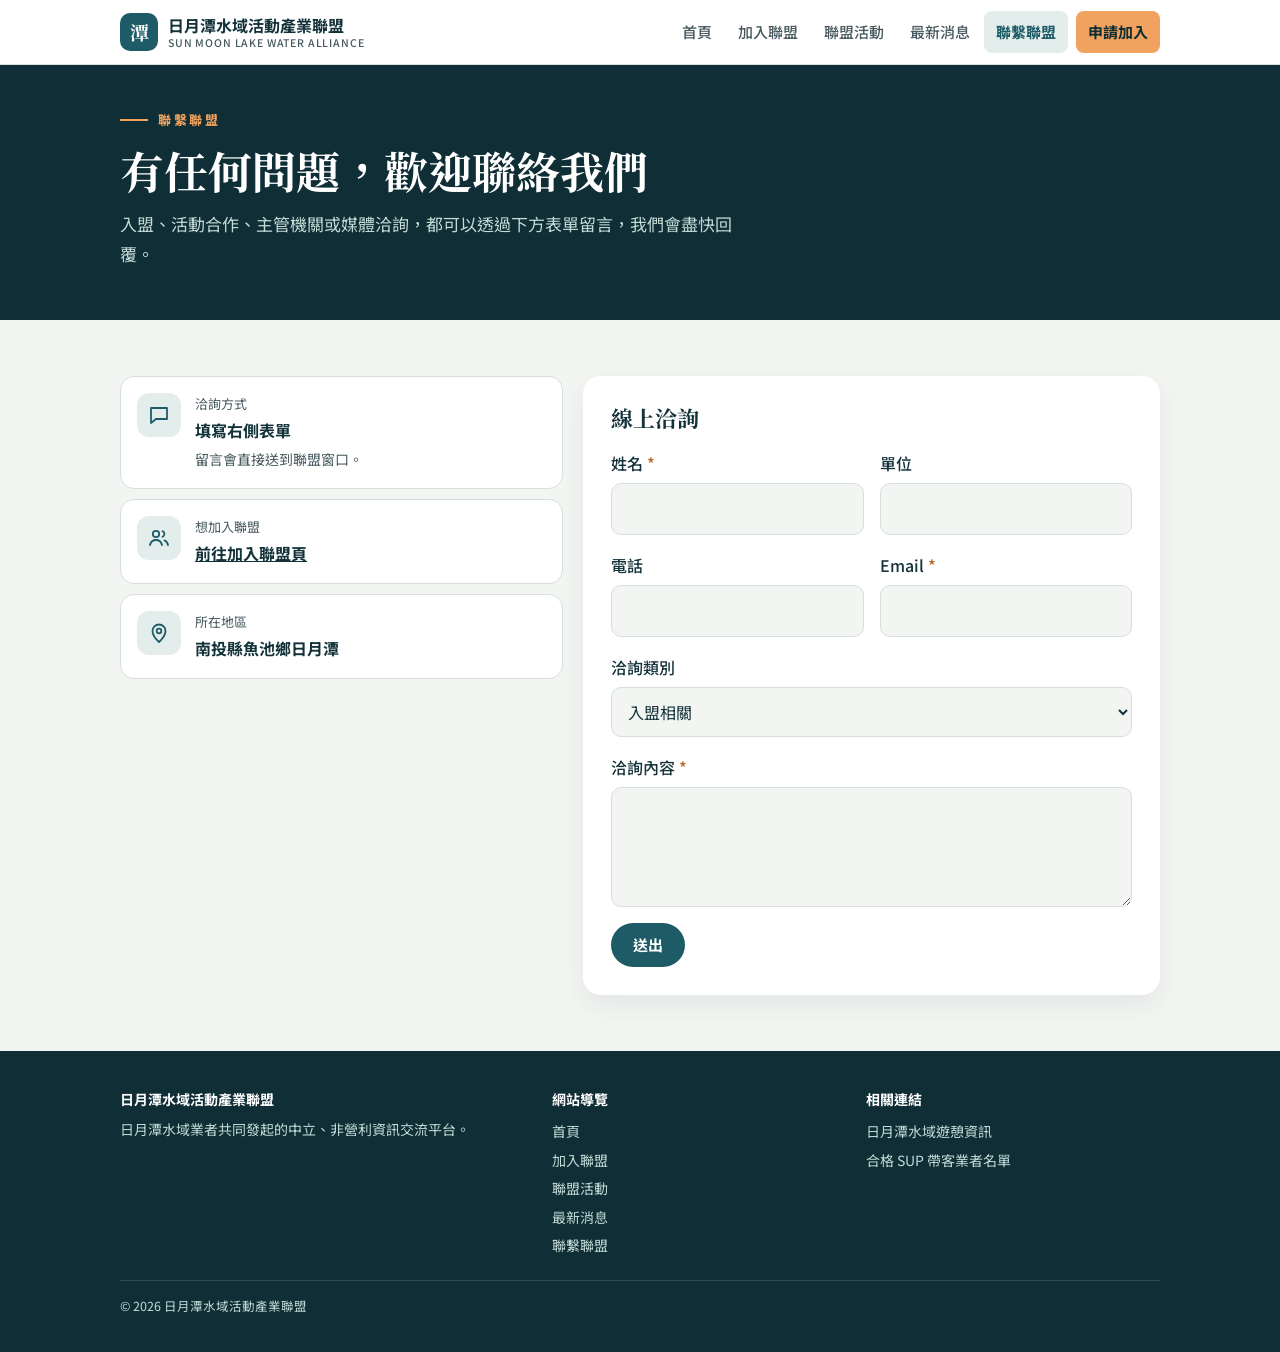
==== contact/index.html @ 8a230aa6 "立活動主視覺：沿用原尺寸，擷取 DM 山水與立槳元素 Co-Authored-By: Claude Opus 5.5 <noreply@anthropic.com> Claude-Session: h" ====
<!doctype html>
<html lang="zh-Hant-TW">
<head>
<meta charset="utf-8">
<meta name="viewport" content="width=device-width,initial-scale=1,viewport-fit=cover">
<title>聯繫聯盟｜日月潭水域活動產業聯盟</title>
<meta name="description" content="聯繫日月潭水域活動產業聯盟：入盟、活動合作、主管機關與媒體洽詢。">
<link rel="canonical" href="https://sunmoonlake.xyz/contact/">
<meta property="og:type" content="website">
<meta property="og:site_name" content="日月潭水域活動產業聯盟">
<meta property="og:title" content="聯繫聯盟｜日月潭水域活動產業聯盟">
<meta property="og:description" content="聯繫日月潭水域活動產業聯盟：入盟、活動合作、主管機關與媒體洽詢。">
<meta property="og:url" content="https://sunmoonlake.xyz/contact/">
<meta property="og:image" content="https://sunmoonlake.xyz/assets/img/og.jpg">
<meta name="theme-color" content="#0F2E35">
<link rel="icon" href="/assets/img/favicon.svg" type="image/svg+xml">
<link rel="preconnect" href="https://fonts.googleapis.com">
<link rel="preconnect" href="https://fonts.gstatic.com" crossorigin>
<link rel="stylesheet" href="https://fonts.googleapis.com/css2?family=Noto+Sans+TC:wght@400;500;700&family=Noto+Serif+TC:wght@600;700&display=swap">
<link rel="stylesheet" href="/assets/style.css?v=20261009c">
</head>
<body>
<a class="skip" href="#main">跳到主要內容</a>
<header class="hdr">
  <div class="wrap">
    <a class="logo" href="/"><span class="logo-mark">潭</span><span>日月潭水域活動產業聯盟<small>SUN MOON LAKE WATER ALLIANCE</small></span></a>
    <button class="burger" id="burger" type="button" aria-expanded="false" aria-controls="nav">選單</button>
    <nav class="nav" id="nav" aria-label="主選單"><a href="/">首頁</a><a href="/join/">加入聯盟</a><a href="/events/">聯盟活動</a><a href="/news/">最新消息</a><a href="/contact/" aria-current="page">聯繫聯盟</a><a href="/join/#apply" class="cta">申請加入</a></nav>
  </div>
</header>
<main id="main">
<section class="page-head" data-hide-sticky><div class="wrap"><span class="eye">聯繫聯盟</span><h1>有任何問題，歡迎聯絡我們</h1><p>入盟、活動合作、主管機關或媒體洽詢，都可以透過下方表單留言，我們會盡快回覆。</p></div></section>
<div class="wrap">
  <section class="sec" data-hide-sticky>
    <div class="contact">
      <div class="info">
        <div class="row"><i class="ico"><svg viewBox="0 0 24 24" aria-hidden="true"><path d="M4 5h16v11H9l-5 4z"/></svg></i><div><small>洽詢方式</small><b>填寫右側表單</b><br><span class="muted" style="font-size:14px">留言會直接送到聯盟窗口。</span></div></div>
        <div class="row"><i class="ico"><svg viewBox="0 0 24 24" aria-hidden="true"><circle cx="9" cy="8" r="3.2"/><path d="M3 19c.8-3.4 3.2-5 6-5s5.2 1.6 6 5"/><path d="M15.5 5.2a3 3 0 0 1 0 5.6M17.5 14.3c1.8.6 3 2.1 3.5 4.7"/></svg></i><div><small>想加入聯盟</small><b><a href="/join/">前往加入聯盟頁</a></b></div></div>
        <div class="row"><i class="ico"><svg viewBox="0 0 24 24" aria-hidden="true"><path d="M12 21s-6.5-6-6.5-11a6.5 6.5 0 0 1 13 0c0 5-6.5 11-6.5 11z"/><circle cx="12" cy="10" r="2.3"/></svg></i><div><small>所在地區</small><b>南投縣魚池鄉日月潭</b></div></div>
      </div>
      <div>
        <form class="form" id="contactForm" novalidate>
          <h2 style="font-size:22px">線上洽詢</h2>
          <input type="hidden" name="form_type" value="contact">
          <div class="f2"><div class="f"><label for="cName">姓名 <i>*</i></label><input id="cName" name="name" type="text" autocomplete="name"></div><div class="f"><label for="cOrg">單位</label><input id="cOrg" name="org" type="text" autocomplete="organization"></div></div>
          <div class="f2"><div class="f"><label for="cPhone">電話</label><input id="cPhone" name="phone" type="tel" autocomplete="tel"></div><div class="f"><label for="cEmail">Email <i>*</i></label><input id="cEmail" name="email" type="email" autocomplete="email"></div></div>
          <div class="f"><label for="cType">洽詢類別</label><select id="cType" name="category"><option>入盟相關</option><option>活動合作</option><option>主管機關／公部門</option><option>媒體採訪</option><option>其他</option></select></div>
          <div class="f"><label for="cMsg">洽詢內容 <i>*</i></label><textarea id="cMsg" name="message"></textarea></div>
          <input class="hp" type="text" name="website" tabindex="-1" autocomplete="off" aria-hidden="true">
          <p class="err" role="alert" hidden></p>
          <button class="btn btn-lake" type="submit" style="align-self:flex-start">送出</button>
        </form>
        <div class="done" id="contactDone" hidden><i class="ico"><svg viewBox="0 0 24 24" aria-hidden="true"><path d="M5 12.5l4.5 4.5L19 7.5"/></svg></i><div><b>已收到你的留言，謝謝！</b><p>聯盟窗口會盡快與你聯繫。</p></div></div>
      </div>
    </div>
  </section>
</div>
</main>
<footer class="ftr">
  <div class="wrap">
    <div><b>日月潭水域活動產業聯盟</b>日月潭水域業者共同發起的中立、非營利資訊交流平台。</div>
    <div><b>網站導覽</b><a href="/">首頁</a><a href="/join/">加入聯盟</a><a href="/events/">聯盟活動</a><a href="/news/">最新消息</a><a href="/contact/">聯繫聯盟</a></div>
    <div><b>相關連結</b><a href="https://water.sunmoonlake.gov.tw/" target="_blank" rel="noopener">日月潭水域遊憩資訊</a><a href="https://water.sunmoonlake.gov.tw/files/%E5%90%88%E6%A0%BCSUP%E5%B8%B6%E5%AE%A2%E6%A5%AD%E8%80%85%E5%90%8D%E5%96%AE.pdf" target="_blank" rel="noopener">合格 SUP 帶客業者名單</a></div>
    <p class="copy">© 2026 日月潭水域活動產業聯盟</p>
  </div>
</footer>
<a class="sticky off" id="sticky" href="/join/#apply">申請加入聯盟</a>
<script src="/assets/site.js?v=20261009b" defer></script>
</body>
</html>
---- assets/style.css ----
/* 日月潭水域活動產業聯盟 官網樣式
   版面概念：湖面深藍為主色、晨光橘為重點色；共用頁首、頁尾 */
:root{
  --bg:#F3F5F2;--surface:#FFFFFF;--ink:#13323A;--muted:#46595E;--line:#D6DFDC;
  --lake:#1D5C66;--lake-deep:#0F2E35;--on-lake:#EEF4F2;--on-lake-muted:#C3DAD7;
  --sun:#B8641F;--sun-lt:#F0A35E;--sun-soft:#F6E7D8;--tint:#E3EEEC;--ok:#2E7D5B;
  --serif:'Noto Serif TC','Songti TC',serif;
  --sans:'Noto Sans TC','PingFang TC','Microsoft JhengHei',sans-serif;
  color-scheme:light;
}
*{box-sizing:border-box}
html{scroll-behavior:smooth;-webkit-text-size-adjust:100%}
body{margin:0;background:var(--bg);color:var(--ink);font-family:var(--sans);font-size:16px;line-height:1.75}
img{max-width:100%;display:block}
h1,h2,h3{font-family:var(--serif);line-height:1.3;margin:0;text-wrap:balance;word-break:keep-all}
p{margin:0}
a{color:inherit}
[hidden]{display:none!important}
.wrap{max-width:1080px;margin:0 auto;padding-inline:20px}
.nb{display:inline-block}
.skip{position:absolute;left:-999px;top:0;background:#fff;padding:8px 12px;z-index:100}
.skip:focus{left:8px}

/* 頁首 */
.hdr{position:sticky;top:0;z-index:30;background:rgba(255,255,255,.94);backdrop-filter:blur(8px);-webkit-backdrop-filter:blur(8px);border-bottom:1px solid var(--line)}
.hdr .wrap{display:flex;align-items:center;justify-content:space-between;gap:16px;height:64px}
.logo{display:flex;align-items:center;gap:10px;text-decoration:none;font-weight:700;line-height:1.3;min-width:0}
.logo-mark{flex:none;width:38px;height:38px;border-radius:10px;background:var(--lake);display:grid;place-items:center;color:#fff;font-family:var(--serif);font-size:19px}
.logo small{display:block;font-size:10.5px;color:var(--muted);font-weight:500;letter-spacing:.08em}
.nav{display:flex;gap:2px;align-items:center}
.nav a{text-decoration:none;font-size:15px;padding:8px 12px;border-radius:8px;color:var(--muted);font-weight:500}
.nav a:hover{color:var(--lake)}
.nav a[aria-current="page"]{color:var(--lake);background:var(--tint);font-weight:700}
.nav .cta{background:var(--sun-lt);color:var(--lake-deep)!important;font-weight:700;margin-left:6px}
.burger{display:none;font:inherit;font-size:15px;font-weight:700;border:1px solid var(--line);background:var(--surface);color:var(--ink);border-radius:10px;padding:7px 14px;cursor:pointer}

/* 共用 */
.sec{padding-block:56px;display:flex;flex-direction:column;gap:18px}
.sec+.sec{border-top:1px solid var(--line)}
.page-head{background:var(--lake-deep);color:var(--on-lake)}
.page-head .wrap{padding-block:44px 52px;display:flex;flex-direction:column;gap:10px}
.page-head h1{font-size:clamp(28px,4.4vw,44px);color:#fff}
.page-head p{color:var(--on-lake-muted);font-size:17px;max-width:36em}
.page-head .eye{color:var(--sun-lt)}
.eye{display:flex;align-items:center;gap:10px;font-size:13px;letter-spacing:.2em;color:var(--sun);font-weight:700}
.eye::before{content:"";width:28px;height:2px;background:currentColor}
h2{font-size:30px}
.lead{font-size:18px}
.muted{color:var(--muted)}
.btn{display:inline-flex;align-items:center;justify-content:center;text-decoration:none;font-weight:700;padding:12px 22px;border-radius:999px;font-size:15px;border:none;cursor:pointer;font-family:inherit;line-height:1.3}
.btn-sun{background:var(--sun-lt);color:var(--lake-deep)}
.btn-lake{background:var(--lake);color:#fff}
.btn-lake:hover{background:var(--lake-deep)}
.btn-ghost{border:1px solid currentColor;background:transparent;color:var(--lake)}
.grid3{display:grid;grid-template-columns:repeat(3,1fr);gap:14px}
.card{background:var(--surface);border:1px solid var(--line);border-radius:14px;padding:20px;display:flex;flex-direction:column;gap:8px;min-width:0}
.card b{font-size:17px}
.card span{color:var(--muted);font-size:14.5px;line-height:1.65}
.ico{width:44px;height:44px;border-radius:12px;background:var(--tint);color:var(--lake);display:grid;place-items:center;flex:none}
.ico svg{width:24px;height:24px;fill:none;stroke:currentColor;stroke-width:1.8;stroke-linecap:round;stroke-linejoin:round}
.tags{list-style:none;margin:0;padding:0;display:flex;flex-wrap:wrap;gap:8px}
.tags li{background:var(--tint);color:var(--lake);font-weight:700;font-size:14px;padding:6px 14px;border-radius:999px}
.badge{display:inline-block;align-self:flex-start;font-size:12px;font-weight:700;padding:3px 10px;border-radius:999px;background:var(--tint);color:var(--lake);line-height:1.6}
.badge.ev{background:var(--sun-soft);color:var(--sun)}
.badge.an{background:#E6E3F2;color:#4B3F8A}
.ph{background:repeating-linear-gradient(135deg,var(--tint) 0 12px,transparent 12px 24px),var(--surface);border:1px dashed var(--line);border-radius:14px;display:grid;place-items:center;color:var(--muted);font-size:14px;text-align:center;padding:16px}

/* 首頁主視覺 */
.hero{background:var(--lake-deep);color:var(--on-lake)}
.hero-img{width:100%;height:auto;aspect-ratio:21/9;object-fit:cover;object-position:center 85%;background:#F2D8B8}
.hero .wrap{padding-block:28px 40px;display:flex;flex-direction:column;gap:12px}
.hero h1{font-size:clamp(30px,5vw,54px);color:#fff}
.hero .sub{color:var(--on-lake-muted);font-size:18px;max-width:34em}
.hero-cta{display:flex;flex-wrap:wrap;gap:10px;margin-top:6px}
.hero-cta .btn-ghost{color:#fff;border-color:rgba(255,255,255,.45)}
.facts{list-style:none;margin:14px 0 0;padding:16px 0 0;border-top:1px solid rgba(255,255,255,.16);display:flex;gap:40px;flex-wrap:wrap}
.facts li{display:flex;flex-direction:column;font-size:14px;color:var(--on-lake-muted)}
.facts b{font-family:var(--serif);font-size:30px;color:#fff;line-height:1.15}
.quote{background:var(--lake-deep);color:var(--on-lake);border-radius:18px;padding:44px 36px 32px;position:relative;overflow:hidden}
.quote::before{content:"\201C";position:absolute;top:-20px;left:16px;font-family:Georgia,serif;font-size:120px;color:var(--sun-lt);line-height:1.2}
.quote p{font-family:var(--serif);font-size:clamp(22px,3.4vw,30px);font-weight:600;line-height:1.5;position:relative}
.quote em{font-style:normal;color:var(--sun-lt)}
.logos{display:grid;grid-template-columns:repeat(5,1fr);gap:12px}
.logo-tile{background:var(--surface);border:1px solid var(--line);border-radius:14px;padding:12px;display:flex;flex-direction:column;align-items:center;gap:8px;text-align:center;font-size:14px;font-weight:700;text-decoration:none;transition:transform .2s,box-shadow .2s}
a.logo-tile:hover{transform:translateY(-3px);box-shadow:0 10px 24px rgba(15,46,53,.1)}
.logo-tile .lg{width:100%;aspect-ratio:1;border-radius:10px;overflow:hidden;background:#fff}
.logo-tile .lg img{width:100%;height:100%;object-fit:contain}
.logo-tile.add{border:2px dashed #B9CBC7;background:transparent;justify-content:center;color:var(--lake)}
.logo-tile.add .plus{width:52px;height:52px;border-radius:50%;background:var(--tint);display:grid;place-items:center;font-size:30px;font-weight:300}
.band{background:var(--sun-soft);border-radius:18px;padding:28px;display:flex;flex-wrap:wrap;gap:16px;align-items:center;justify-content:space-between}
.band h3{font-size:24px}

/* 消息 */
.news-list{display:flex;flex-direction:column;gap:12px}
.news{display:grid;grid-template-columns:96px 1fr auto;gap:16px;align-items:center;background:var(--surface);border:1px solid var(--line);border-radius:14px;padding:16px 18px;text-decoration:none}
a.news:hover{border-color:var(--lake)}
.news .date{font-family:var(--serif);text-align:center;line-height:1.2;color:var(--lake)}
.news .date b{display:block;font-size:30px}
.news .date small{font-size:12px;color:var(--muted)}
.news h3{font-size:18px;margin:4px 0 2px}
.news .go{color:var(--sun);font-weight:700;font-size:14px;white-space:nowrap}
.news.pin{border:2px solid var(--sun-lt)}
.chips{display:flex;flex-wrap:wrap;gap:8px}
.chip{font:inherit;font-size:14px;padding:7px 16px;border-radius:999px;border:1px solid var(--line);background:var(--surface);color:var(--ink);cursor:pointer}
.chip[aria-pressed="true"]{background:var(--lake);border-color:var(--lake);color:#fff}
.article{background:var(--surface);border-radius:18px;padding:30px;display:flex;flex-direction:column;gap:14px;box-shadow:0 10px 26px rgba(15,46,53,.06)}
.article h2{font-size:28px}

/* 活動 */
.feature{display:grid;grid-template-columns:1.1fr 1fr;background:var(--surface);border:1px solid var(--line);border-radius:18px;overflow:hidden}
.feature .visual{min-height:280px;background:linear-gradient(160deg,#2C7A85,#0F2E35);color:#fff;display:flex;flex-direction:column;justify-content:flex-end;padding:26px;gap:4px}
.feature .visual b{font-family:var(--serif);font-size:84px;line-height:1}
.feature .visual span{color:var(--on-lake-muted)}
.feature .body{padding:26px;display:flex;flex-direction:column;gap:10px}
.kv{display:grid;grid-template-columns:auto 1fr;gap:4px 14px;font-size:15px;margin:0}
.kv dt{color:var(--muted)}
.kv dd{margin:0;font-weight:500}
.series{display:grid;grid-template-columns:repeat(5,1fr);gap:8px}
.series div{border-radius:12px;padding:14px 8px;text-align:center;background:var(--surface);border:1px solid var(--line)}
.series b{display:block;font-family:var(--serif);font-size:30px;color:var(--lake)}
.series .now{background:var(--lake);border-color:var(--lake);color:#fff}
.series .now b{color:#fff}
.series small{font-size:12px}

/* 加入 */
.qual{display:flex;gap:16px;background:var(--lake-deep);color:var(--on-lake);border-radius:16px;padding:22px}
.qual .badge-ic{flex:none;width:46px;height:46px;border-radius:50%;background:var(--sun-lt);color:var(--lake-deep);display:grid;place-items:center}
.qual .badge-ic svg{width:24px;height:24px;fill:none;stroke:currentColor;stroke-width:2.2;stroke-linecap:round;stroke-linejoin:round}
.qual b{font-size:18px}
.qual ul{margin:6px 0 8px;padding-left:18px;color:var(--on-lake-muted);font-size:15px}
.qual a{color:var(--on-lake-muted);font-size:14px}
.steps{list-style:none;margin:0;padding:0;display:grid;grid-template-columns:repeat(4,1fr);gap:10px;counter-reset:s}
.steps li{counter-increment:s;background:var(--surface);border:1px solid var(--line);border-radius:14px;padding:18px 16px;display:flex;flex-direction:column;gap:4px}
.steps li::before{content:counter(s);width:30px;height:30px;border-radius:50%;background:var(--sun);color:#fff;display:grid;place-items:center;font-weight:700;margin-bottom:4px}
.steps b{font-size:16px}
.steps span{font-size:14px;color:var(--muted)}
.rules{list-style:none;margin:0;padding:0;counter-reset:r}
.rules li{counter-increment:r;display:grid;grid-template-columns:56px 1fr;padding:16px 0;border-top:1px solid var(--line)}
.rules li::before{content:counter(r,decimal-leading-zero);font-family:var(--serif);font-size:28px;color:var(--sun);line-height:1.2}
.rules b{font-size:18px}
details{background:var(--surface);border:1px solid var(--line);border-radius:12px;padding:14px 18px}
details+details{margin-top:8px}
summary{cursor:pointer;font-weight:700}
details p{margin-top:8px;color:var(--muted);font-size:15px}

/* 表單 */
.form{background:var(--surface);border-radius:18px;padding:28px;box-shadow:0 10px 26px rgba(15,46,53,.07);display:flex;flex-direction:column;gap:16px}
.f{display:flex;flex-direction:column;gap:6px;min-width:0}
.f label,.f .lb{font-weight:500}
.f i{font-style:normal;color:var(--sun)}
.f input,.f select,.f textarea{font:inherit;font-size:16px;color:var(--ink);background:var(--bg);border:1px solid var(--line);border-radius:10px;padding:11px 12px;width:100%}
.f input:focus,.f select:focus,.f textarea:focus{border-color:var(--lake);outline:2px solid rgba(29,92,102,.25)}
.f textarea{min-height:120px;resize:vertical}
.f2{display:grid;grid-template-columns:1fr 1fr;gap:16px}
.pick{display:flex;flex-wrap:wrap;gap:8px}
.pick label{position:relative;cursor:pointer}
.pick input{position:absolute;opacity:0;width:1px;height:1px}
.pick span{display:inline-block;padding:8px 16px;border-radius:999px;border:1px solid var(--line);background:var(--bg);font-size:15px}
.pick input:checked+span{background:var(--lake);border-color:var(--lake);color:#fff}
.pick input:focus-visible+span{outline:3px solid var(--sun-lt);outline-offset:2px}
.ck{display:flex;gap:10px;align-items:flex-start;background:var(--bg);border-radius:12px;padding:12px 14px;font-size:15px;line-height:1.6;cursor:pointer}
.ck input{width:20px;height:20px;margin:3px 0 0;flex:none;accent-color:var(--lake)}
.hp{position:absolute!important;left:-9999px!important;width:1px;height:1px;opacity:0}
.err{color:#B4371F;font-weight:500;font-size:15px}
.done{display:flex;gap:14px;align-items:flex-start;background:#E8F3EE;border:2px solid var(--ok);border-radius:14px;padding:20px}
.done b{display:block;font-size:18px;margin-bottom:4px}
.form .btn[disabled]{opacity:.6;cursor:wait}

/* 聯繫 */
.contact{display:grid;grid-template-columns:1fr 1.3fr;gap:20px;align-items:start}
.info{display:flex;flex-direction:column;gap:10px}
.info .row{display:flex;gap:14px;align-items:flex-start;background:var(--surface);border:1px solid var(--line);border-radius:14px;padding:16px}
.info small{display:block;color:var(--muted);font-size:13px}

/* 頁尾 */
.ftr{background:var(--lake-deep);color:var(--on-lake-muted);font-size:14px}
.ftr .wrap{padding-block:36px;display:grid;grid-template-columns:1.4fr 1fr 1fr;gap:20px}
.ftr b{color:#fff;display:block;margin-bottom:6px}
.ftr a{display:block;text-decoration:none;padding:2px 0}
.ftr a:hover{color:#fff}
.ftr .copy{grid-column:1/-1;border-top:1px solid rgba(255,255,255,.12);padding-top:14px;font-size:12.5px}
.sticky{display:none}

a:focus-visible,button:focus-visible,summary:focus-visible{outline:3px solid var(--sun-lt);outline-offset:2px}

@media (max-width:860px){
  .nav{display:none;position:absolute;top:64px;left:0;right:0;flex-direction:column;align-items:stretch;background:var(--surface);border-bottom:1px solid var(--line);padding:10px 16px 16px;box-shadow:0 12px 24px rgba(15,46,53,.08)}
  .nav.open{display:flex}
  .nav a{padding:12px;font-size:16px}
  .nav .cta{margin:6px 0 0;text-align:center}
  .burger{display:block}
  .grid3{grid-template-columns:repeat(2,1fr)}
  .logos{grid-template-columns:repeat(2,1fr)}
  .logo-tile.add{grid-column:1/-1;flex-direction:row;gap:12px}
  .logo-tile.add .plus{width:36px;height:36px;font-size:22px}
  .steps{grid-template-columns:1fr 1fr}
  .feature,.contact{grid-template-columns:1fr}
  .ftr .wrap{grid-template-columns:1fr 1fr}
}
@media (max-width:560px){
  body{line-height:1.8}
  .logo{font-size:15px}
  .logo small{font-size:9.5px}
  .sec{padding-block:36px;gap:14px}
  h2{font-size:24px}
  .page-head .wrap{padding-block:30px 36px}
  .hero-img{aspect-ratio:16/9}
  .hero .wrap{padding-block:20px 30px}
  .hero .sub{font-size:16px}
  .hero-cta .btn{flex:1 1 0;padding:13px 10px}
  .facts{display:grid;grid-template-columns:repeat(3,1fr);gap:8px;margin-top:10px}
  .facts b{font-size:22px}
  .facts li{font-size:12.5px}
  .grid3{grid-template-columns:1fr;gap:0;background:var(--surface);border:1px solid var(--line);border-radius:14px;overflow:hidden}
  .grid3 .card{border:none;border-radius:0;display:grid;grid-template-columns:40px 1fr;column-gap:14px;row-gap:2px;padding:14px 16px}
  .grid3 .card+.card{border-top:1px solid var(--line)}
  .grid3 .card .ico{width:40px;height:40px;grid-row:1/3}
  .grid3 .card b,.grid3 .card span{grid-column:2}
  .grid3 .card .badge{grid-column:2}
  .grid3 .card b{font-size:16px}
  .grid3 .card span{font-size:14px}
  .grid3.plain{display:grid;background:none;border:none;gap:10px}
  .grid3.plain .card{display:flex;border:1px solid var(--line);border-radius:14px}
  .quote{padding:40px 20px 22px}
  .quote::before{font-size:96px;top:-14px;left:12px}
  .news{grid-template-columns:62px 1fr;gap:12px;padding:14px}
  .news .date b{font-size:24px}
  .news .go{display:none}
  .news h3{font-size:16px}
  .steps{grid-template-columns:repeat(4,1fr);gap:6px}
  .steps li{padding:10px 4px;align-items:center;text-align:center}
  .steps li::before{width:26px;height:26px;font-size:13px}
  .steps b{font-size:13px}
  .steps span{display:none}
  .rules li{grid-template-columns:44px 1fr;padding:14px 0}
  .rules li::before{font-size:24px}
  .rules b{font-size:17px}
  .qual{flex-direction:column;gap:10px;padding:18px}
  .form{padding:20px 16px;border-radius:16px}
  .f2{grid-template-columns:1fr}
  .form .btn{width:100%;padding:15px}
  .ck{font-size:14px}
  .feature .visual{min-height:180px}
  .feature .visual b{font-size:64px}
  .feature .body{padding:20px}
  .series b{font-size:22px}
  .series small{display:none}
  .article{padding:20px 16px}
  .article h2{font-size:23px}
  .band{padding:20px}
  .band .btn{width:100%}
  .ftr .wrap{grid-template-columns:1fr;padding-bottom:96px}
  .sticky{display:flex;position:fixed;left:16px;right:16px;bottom:calc(14px + env(safe-area-inset-bottom,0px));z-index:40;justify-content:center;background:var(--lake);color:#fff;text-decoration:none;font-weight:700;font-size:17px;padding:15px;border-radius:999px;box-shadow:0 10px 26px rgba(15,46,53,.35);transition:opacity .25s,transform .25s}
  .sticky.off{opacity:0;transform:translateY(24px);pointer-events:none}
}
@media (prefers-reduced-motion:reduce){html{scroll-behavior:auto}*{transition:none!important}}
.gallery{display:grid;grid-template-columns:repeat(auto-fill,minmax(160px,1fr));gap:10px;margin:8px 0 4px}
.gallery a{display:block;border-radius:10px;overflow:hidden;aspect-ratio:4/3;background:var(--line)}
.gallery img{width:100%;height:100%;object-fit:cover;transition:transform .3s}
.gallery a:hover img{transform:scale(1.04)}
.feature .visual.li{background:linear-gradient(90deg,#FAFAFA 0%,#FAFAFA 18%,rgba(250,250,250,0) 45%),url(/assets/img/li-art.jpg) right bottom/auto 100% no-repeat,#FAFAFA;color:#1F6B66}
.feature .visual.li span{color:#2E7D77;font-weight:600;letter-spacing:.06em}
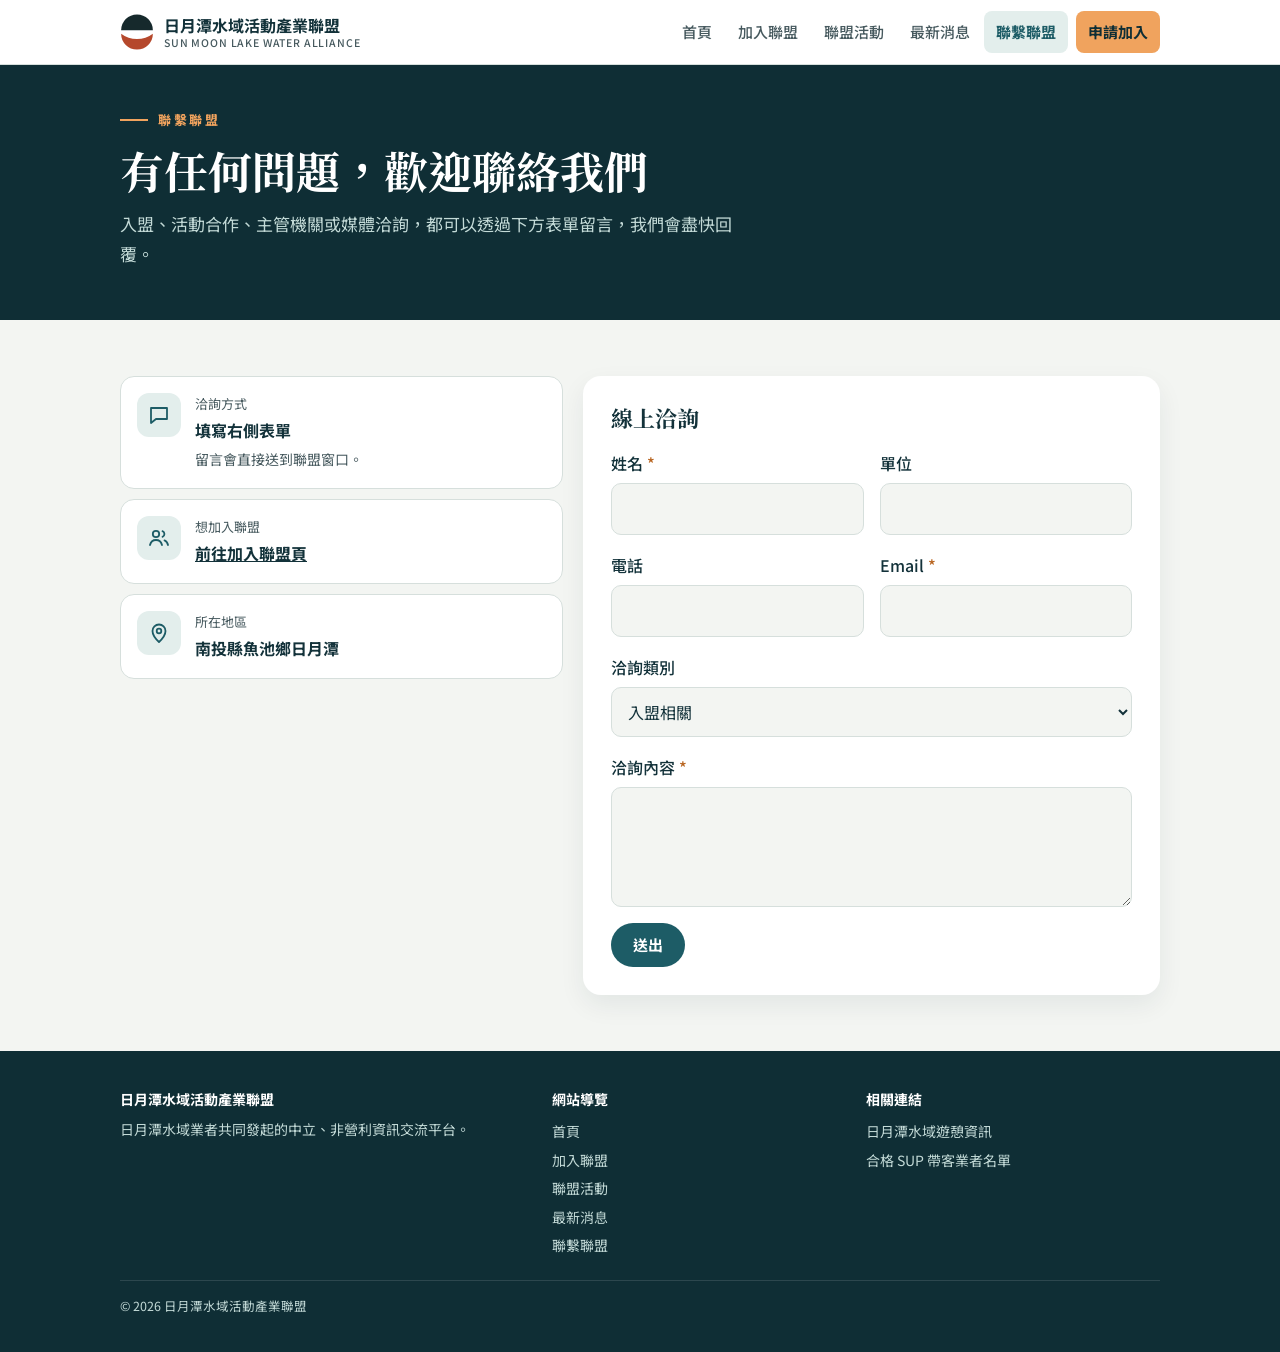
==== commit ae01fcf8: "更換聯盟新 Logo（日影月倒）：網站標誌、favicon、品牌檔 Co-Authored-By: Claude Opus 5.5 <noreply@anthropic.com> Claude-Ses" ====
--- a/contact/index.html
+++ b/contact/index.html
@@ -17,13 +17,13 @@
 <link rel="preconnect" href="https://fonts.googleapis.com">
 <link rel="preconnect" href="https://fonts.gstatic.com" crossorigin>
 <link rel="stylesheet" href="https://fonts.googleapis.com/css2?family=Noto+Sans+TC:wght@400;500;700&family=Noto+Serif+TC:wght@600;700&display=swap">
-<link rel="stylesheet" href="/assets/style.css?v=20261009c">
+<link rel="stylesheet" href="/assets/style.css?v=20261010a">
 </head>
 <body>
 <a class="skip" href="#main">跳到主要內容</a>
 <header class="hdr">
   <div class="wrap">
-    <a class="logo" href="/"><span class="logo-mark">潭</span><span>日月潭水域活動產業聯盟<small>SUN MOON LAKE WATER ALLIANCE</small></span></a>
+    <a class="logo" href="/"><svg class="logo-mark" viewBox="40 34 120 132" aria-hidden="true"><path d="M44 94A56 56 0 0 1 156 94Z" fill="#16292C"/><path d="M44 106A56 56 0 0 0 156 106A92 92 0 0 1 44 106Z" fill="#B5482C"/></svg><span>日月潭水域活動產業聯盟<small>SUN MOON LAKE WATER ALLIANCE</small></span></a>
     <button class="burger" id="burger" type="button" aria-expanded="false" aria-controls="nav">選單</button>
     <nav class="nav" id="nav" aria-label="主選單"><a href="/">首頁</a><a href="/join/">加入聯盟</a><a href="/events/">聯盟活動</a><a href="/news/">最新消息</a><a href="/contact/" aria-current="page">聯繫聯盟</a><a href="/join/#apply" class="cta">申請加入</a></nav>
   </div>
--- a/assets/style.css
+++ b/assets/style.css
@@ -25,7 +25,7 @@
 .hdr{position:sticky;top:0;z-index:30;background:rgba(255,255,255,.94);backdrop-filter:blur(8px);-webkit-backdrop-filter:blur(8px);border-bottom:1px solid var(--line)}
 .hdr .wrap{display:flex;align-items:center;justify-content:space-between;gap:16px;height:64px}
 .logo{display:flex;align-items:center;gap:10px;text-decoration:none;font-weight:700;line-height:1.3;min-width:0}
-.logo-mark{flex:none;width:38px;height:38px;border-radius:10px;background:var(--lake);display:grid;place-items:center;color:#fff;font-family:var(--serif);font-size:19px}
+.logo-mark{flex:none;width:34px;height:38px;display:block}
 .logo small{display:block;font-size:10.5px;color:var(--muted);font-weight:500;letter-spacing:.08em}
 .nav{display:flex;gap:2px;align-items:center}
 .nav a{text-decoration:none;font-size:15px;padding:8px 12px;border-radius:8px;color:var(--muted);font-weight:500}
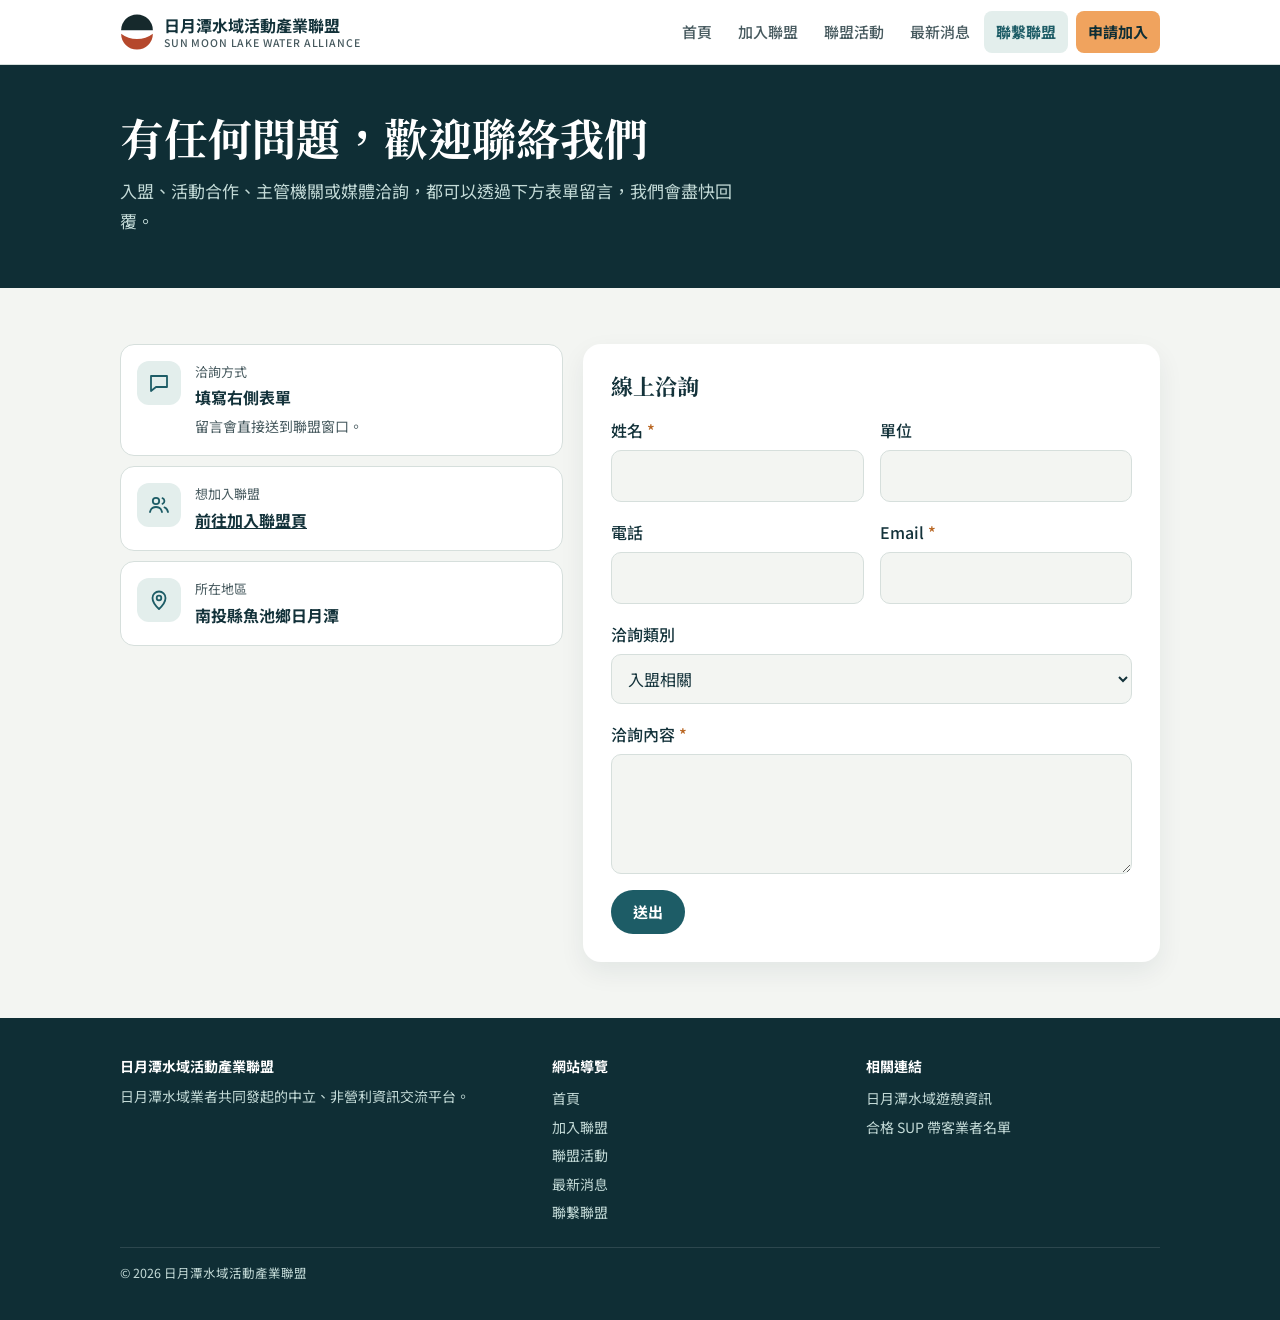
==== commit a6eff7b2: "全站去 AI 感：拿掉標題上方小字標籤（單獨使用者改為正式標題）；首頁刪除數字列、深藍區塊縮成一行、修正手機版問號換行 Co-Authored-By: Claude Opus 5.5 <noreply" ====
--- a/contact/index.html
+++ b/contact/index.html
@@ -11,13 +11,13 @@
 <meta property="og:title" content="聯繫聯盟｜日月潭水域活動產業聯盟">
 <meta property="og:description" content="聯繫日月潭水域活動產業聯盟：入盟、活動合作、主管機關與媒體洽詢。">
 <meta property="og:url" content="https://sunmoonlake.xyz/contact/">
-<meta property="og:image" content="https://sunmoonlake.xyz/assets/img/og.jpg">
+<meta property="og:image" content="https://sunmoonlake.xyz/assets/img/og.jpg?v=20261023">
 <meta name="theme-color" content="#0F2E35">
 <link rel="icon" href="/assets/img/favicon.svg" type="image/svg+xml">
 <link rel="preconnect" href="https://fonts.googleapis.com">
 <link rel="preconnect" href="https://fonts.gstatic.com" crossorigin>
 <link rel="stylesheet" href="https://fonts.googleapis.com/css2?family=Noto+Sans+TC:wght@400;500;700&family=Noto+Serif+TC:wght@600;700&display=swap">
-<link rel="stylesheet" href="/assets/style.css?v=20261010a">
+<link rel="stylesheet" href="/assets/style.css?v=20261024a">
 </head>
 <body>
 <a class="skip" href="#main">跳到主要內容</a>
@@ -29,7 +29,7 @@
   </div>
 </header>
 <main id="main">
-<section class="page-head" data-hide-sticky><div class="wrap"><span class="eye">聯繫聯盟</span><h1>有任何問題，歡迎聯絡我們</h1><p>入盟、活動合作、主管機關或媒體洽詢，都可以透過下方表單留言，我們會盡快回覆。</p></div></section>
+<section class="page-head" data-hide-sticky><div class="wrap"><h1>有任何問題，歡迎聯絡我們</h1><p>入盟、活動合作、主管機關或媒體洽詢，都可以透過下方表單留言，我們會盡快回覆。</p></div></section>
 <div class="wrap">
   <section class="sec" data-hide-sticky>
     <div class="contact">
--- a/assets/style.css
+++ b/assets/style.css
@@ -12,7 +12,7 @@
 html{scroll-behavior:smooth;-webkit-text-size-adjust:100%}
 body{margin:0;background:var(--bg);color:var(--ink);font-family:var(--sans);font-size:16px;line-height:1.75}
 img{max-width:100%;display:block}
-h1,h2,h3{font-family:var(--serif);line-height:1.3;margin:0;text-wrap:balance;word-break:keep-all}
+h1,h2,h3{font-family:var(--serif);line-height:1.3;margin:0;text-wrap:balance;word-break:keep-all;overflow-wrap:anywhere}
 p{margin:0}
 a{color:inherit}
 [hidden]{display:none!important}
@@ -67,7 +67,13 @@
 
 /* 首頁主視覺 */
 .hero{background:var(--lake-deep);color:var(--on-lake)}
-.hero-img{width:100%;height:auto;aspect-ratio:21/9;object-fit:cover;object-position:center 85%;background:#F2D8B8}
+.hero-art{position:relative;line-height:0}
+.hero-img{display:block;width:100%;height:auto;aspect-ratio:1920/1016;object-fit:cover;background:#0F2E35}
+.hot{position:absolute;width:14.286%;height:25%;transition:background .2s}
+.hot:hover,.hot:focus-visible{background:rgba(255,255,255,.14);outline:3px solid #fff;outline-offset:-3px}
+.hot-join{left:57.143%;top:0}
+.hot-events{left:71.429%;top:25%}
+.hot-about{left:85.714%;top:75%}
 .hero .wrap{padding-block:28px 40px;display:flex;flex-direction:column;gap:12px}
 .hero h1{font-size:clamp(30px,5vw,54px);color:#fff}
 .hero .sub{color:var(--on-lake-muted);font-size:18px;max-width:34em}
@@ -204,7 +210,6 @@
   .sec{padding-block:36px;gap:14px}
   h2{font-size:24px}
   .page-head .wrap{padding-block:30px 36px}
-  .hero-img{aspect-ratio:16/9}
   .hero .wrap{padding-block:20px 30px}
   .hero .sub{font-size:16px}
   .hero-cta .btn{flex:1 1 0;padding:13px 10px}
@@ -260,3 +265,99 @@
 .gallery a:hover img{transform:scale(1.04)}
 .feature .visual.li{background:linear-gradient(90deg,#FAFAFA 0%,#FAFAFA 18%,rgba(250,250,250,0) 45%),url(/assets/img/li-art.jpg) right bottom/auto 100% no-repeat,#FAFAFA;color:#1F6B66}
 .feature .visual.li span{color:#2E7D77;font-weight:600;letter-spacing:.06em}
+
+/* 聯盟夥伴：名單＋集合點地圖 */
+.mem-wrap{display:grid;grid-template-columns:minmax(0,7fr) minmax(0,5fr);gap:32px;align-items:start;margin-top:28px}
+.mem-grp{font-family:var(--sans);font-size:16px;font-weight:700;display:flex;align-items:baseline;gap:10px;margin:0 0 14px;padding-bottom:10px;border-bottom:1px solid var(--line)}
+.mem-grp span{font-size:14px;font-weight:500;color:var(--muted)}
+.mem-grid{display:grid;grid-template-columns:repeat(auto-fill,minmax(190px,1fr));gap:12px}
+.mem-tile{display:flex;align-items:center;gap:12px;background:var(--surface);border:1px solid var(--line);border-radius:14px;padding:10px 12px;text-decoration:none;color:var(--ink);font-weight:500;font-size:15px;line-height:1.35;min-height:64px;transition:border-color .2s}
+.mem-tile:hover{border-color:var(--lake)}
+.mem-tile img{width:44px;height:44px;border-radius:50%;object-fit:cover;flex:none;background:#fff;border:1px solid var(--line)}
+.mem-tile.add{border-style:dashed;background:transparent;color:var(--muted)}
+.mem-tile.add i{width:44px;height:44px;border-radius:50%;border:1.5px dashed var(--line);display:grid;place-items:center;font-style:normal;flex:none}
+.smap{margin:0;background:var(--surface);border:1px solid var(--line);border-radius:18px;padding:12px 12px 16px;position:sticky;top:88px}
+.smap-svg{display:block;width:100%;height:auto}
+.smap figcaption{font-size:13px;color:var(--muted);margin-top:6px;padding:0 6px}
+@media (max-width:900px){.mem-wrap{grid-template-columns:1fr}.smap{position:static}}
+/* 不接單聲明 */
+.noorder{display:flex;flex-wrap:wrap;align-items:center;gap:12px 28px;background:var(--lake-deep);border:1.5px solid var(--sun-lt);border-radius:16px;padding:24px 28px;margin-top:8px}
+.noorder strong{font-family:var(--serif);font-size:clamp(19px,2.4vw,24px);color:var(--sun-lt);line-height:1.4}
+.noorder p{flex:1 1 300px;margin:0;color:var(--on-lake-muted);font-size:15px}
+
+/* 活動報名 */
+.ev-top{display:grid;grid-template-columns:minmax(0,380px) minmax(0,1fr);gap:28px;align-items:start}
+.ev-top .poster{width:100%;height:auto;border-radius:14px;box-shadow:0 10px 26px rgba(15,46,53,.12)}
+.ev-top .body{display:flex;flex-direction:column;gap:14px;min-width:0}
+.ev-top .kv{font-size:16px;gap:8px 16px}
+.ev-top ul{margin:0;padding-left:1.2em}
+.speaker-mini{display:flex;gap:14px;align-items:center;background:var(--surface);border:1px solid var(--line);border-radius:14px;padding:14px}
+.speaker-mini img{width:64px;height:64px;border-radius:50%;object-fit:cover;flex:none}
+.speaker-mini b{display:block}
+.reg-wrap{max-width:760px;width:100%;margin-inline:auto;display:flex;flex-direction:column;gap:16px}
+.reg-state{border-radius:12px;padding:12px 16px;font-weight:700}
+.reg-state.open{background:var(--tint);color:var(--lake)}
+.reg-state.closed,.reg-state.wait{background:var(--sun-soft);color:var(--sun)}
+.form fieldset{border:0;margin:0;padding:0;display:flex;flex-direction:column;gap:16px;min-width:0}
+.roles{display:grid;grid-template-columns:1fr 1fr;gap:12px}
+.role{font:inherit;text-align:left;cursor:pointer;border:2px solid var(--line);background:var(--bg);border-radius:14px;padding:16px;display:flex;flex-direction:column;gap:4px;color:var(--ink)}
+.role b{font-size:17px;display:flex;align-items:center;gap:8px;flex-wrap:wrap}
+.role small{color:var(--muted);font-size:14px;line-height:1.5}
+.role[aria-pressed="true"]{border-color:var(--lake);background:var(--tint)}
+.role.member[aria-pressed="true"]{border-color:var(--sun-lt);background:var(--sun-soft)}
+.role:focus-visible{outline:3px solid var(--sun-lt);outline-offset:2px}
+.role .badge{font-size:11px}
+.clubs{display:grid;grid-template-columns:repeat(auto-fill,minmax(96px,1fr));gap:10px}
+.club{position:relative;cursor:pointer;display:flex;flex-direction:column;align-items:center;gap:6px;background:var(--surface);border:2px solid var(--line);border-radius:12px;padding:8px;text-align:center}
+.club input{position:absolute;opacity:0;width:1px;height:1px}
+.club .lg{width:100%;aspect-ratio:1;border-radius:8px;overflow:hidden;background:#fff;display:grid;place-items:center}
+.club .lg img{width:100%;height:100%;object-fit:contain}
+.club .lg b{font-family:var(--serif);font-size:28px;color:var(--lake)}
+.club .nm{font-size:13px;font-weight:700;line-height:1.35}
+.club:has(input:checked){border-color:var(--sun-lt);background:var(--sun-soft);box-shadow:0 0 0 3px rgba(240,163,94,.25)}
+.club:has(input:focus-visible){outline:3px solid var(--lake);outline-offset:2px}
+.people{display:flex;flex-direction:column;gap:8px}
+.person{display:flex;gap:8px;align-items:center}
+.person .no{flex:none;width:28px;height:28px;border-radius:50%;background:var(--tint);color:var(--lake);display:grid;place-items:center;font-size:13px;font-weight:700}
+.person input{flex:1;min-width:0}
+.person .rm{font:inherit;font-size:14px;color:var(--muted);background:none;border:1px solid var(--line);border-radius:8px;padding:8px 10px;cursor:pointer}
+.add-person{font:inherit;align-self:flex-start;background:none;border:1px dashed var(--lake);color:var(--lake);border-radius:999px;padding:8px 16px;cursor:pointer;font-weight:700}
+.done .reg-id{font-family:var(--serif);font-size:26px;color:var(--lake);letter-spacing:.06em}
+.done .member-note{display:inline-block;margin-top:6px;background:var(--sun-soft);color:var(--sun);font-weight:700;font-size:13px;padding:3px 10px;border-radius:999px}
+@media (max-width:760px){
+  .ev-top{grid-template-columns:1fr}
+  .ev-top .poster{max-width:420px}
+  .roles{grid-template-columns:1fr}
+  .clubs{grid-template-columns:repeat(3,1fr)}
+}
+.auto{background:var(--sun-soft);border:2px solid var(--sun-lt);border-radius:14px;padding:16px;display:flex;flex-direction:column;gap:8px}
+.auto-h{display:flex;align-items:center;gap:8px;color:var(--sun)}
+.auto-h::before{content:"✓";display:grid;place-items:center;width:22px;height:22px;border-radius:50%;background:var(--sun-lt);color:#fff;font-size:13px}
+.auto .kv{font-size:15px}
+.auto-miss{background:var(--bg);border-radius:12px;padding:12px 14px;font-size:15px;color:var(--muted)}
+.stepper{display:flex;align-items:center;gap:12px}
+.stepper button{font:inherit;width:44px;height:44px;border-radius:50%;border:1px solid var(--lake);background:var(--surface);color:var(--lake);font-size:22px;cursor:pointer;line-height:1}
+.stepper button:disabled{opacity:.35;cursor:default}
+.stepper output{font-family:var(--serif);font-size:28px;font-weight:700;color:var(--lake);min-width:1.5em;text-align:center}
+
+/* 文章頁：講者、資訊列 */
+.article .meta-line{font-size:14px;color:var(--muted);display:flex;flex-wrap:wrap;gap:2px 12px}
+.lead{text-wrap:balance}
+.article h3{font-size:19px;margin-top:6px}
+.article ul{margin:0;padding-left:1.3em;display:flex;flex-direction:column;gap:4px}
+.spk{display:grid;grid-template-columns:72px 1fr;gap:6px 14px;align-items:center}
+.spk img{width:72px;height:72px;border-radius:50%;object-fit:cover;grid-row:span 1}
+.spk .who b{display:block;font-size:17px}
+.spk .who small{color:var(--muted);font-size:14px}
+.spk p{grid-column:1/-1;margin:6px 0 0}
+.head-facts{display:flex;flex-wrap:wrap;gap:8px;margin-top:4px}
+.head-facts span{background:rgba(255,255,255,.1);border:1px solid rgba(255,255,255,.18);border-radius:999px;padding:4px 12px;font-size:14px;white-space:nowrap}
+@media (max-width:600px){.article .btn{flex:1 1 100%;text-align:center}}
+.fee-line{background:var(--tint);border-radius:12px;padding:12px 14px;display:flex;flex-wrap:wrap;align-items:baseline;gap:4px 10px;font-size:15px}
+.fee-line b{color:var(--lake)}
+.fee-line strong{font-family:var(--serif);font-size:20px;color:var(--lake)}
+.fee-line .tag{background:var(--sun-soft);color:var(--sun);font-size:12px;font-weight:700;padding:2px 8px;border-radius:999px}
+.fee-line small{flex-basis:100%;color:var(--muted);font-size:13px}
+
+/* 2026-10-24 去 AI 感：首頁深藍區塊縮成一行 */
+.hero .wrap{flex-direction:row;align-items:center;justify-content:space-between;flex-wrap:wrap;gap:16px 32px;padding-block:26px}.hero h1{font-size:clamp(22px,2.6vw,30px)}.hero .sub{font-size:15px;margin:4px 0 0}.hero-cta{margin:0}.hero-txt{display:flex;flex-direction:column}
